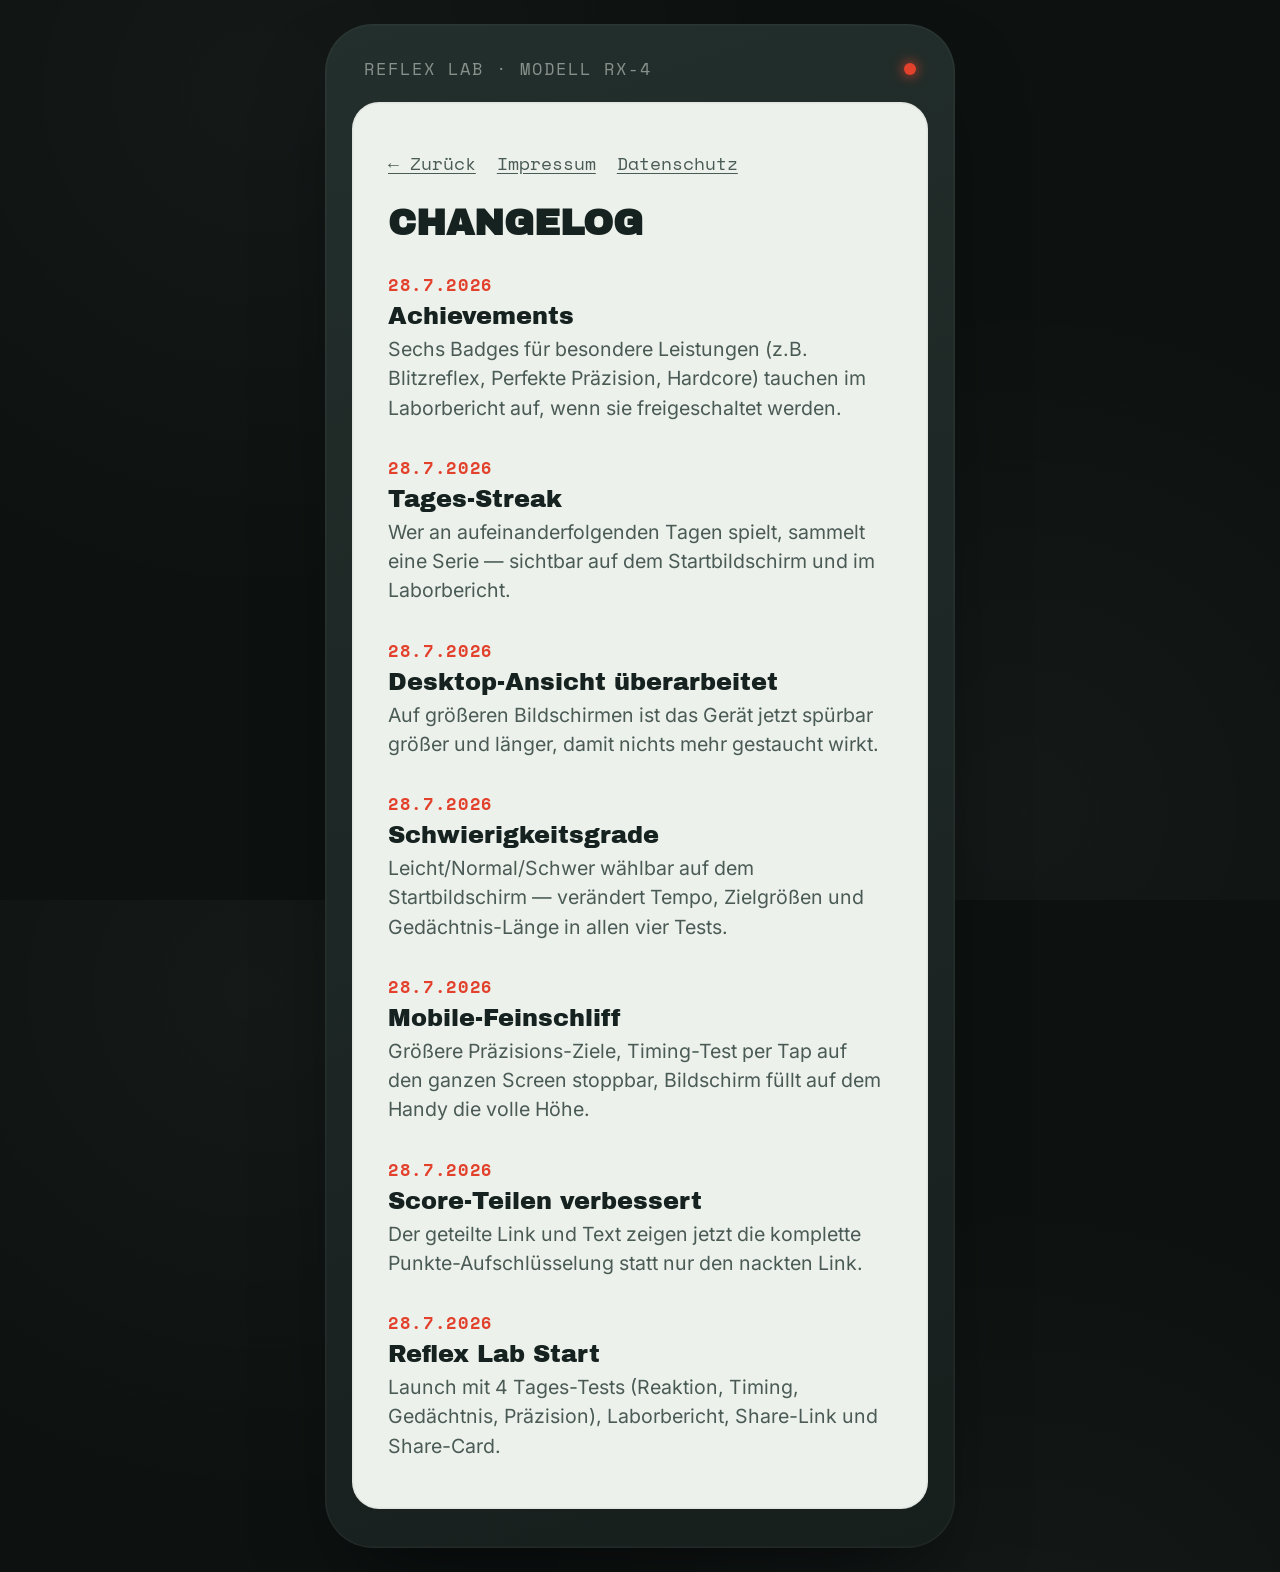
==== changelog.html @ 50793920 "Schwierigkeitsgrade, Desktop-Feinschliff, neue Seiten, Streak & Achievements - Schwierigkeitsgrade (" ====
<!DOCTYPE html>
<html lang="de">
<head>
<meta charset="UTF-8">
<meta name="viewport" content="width=device-width, initial-scale=1.0, maximum-scale=1.0, user-scalable=no">
<title>REFLEX LAB — Changelog</title>
<link rel="stylesheet" href="styles.css">
<style>
  .changelog-inner{
    flex:1;
    display:flex;
    flex-direction: column;
    padding: 32px 24px;
    text-align:left;
    height: 100%;
    width: 100%;
    overflow: hidden;
  }
  .back-link{
    font-family: var(--font-mono);
    font-size: 12px;
    color: var(--ink-soft);
    text-decoration: underline;
    text-underline-offset: 2px;
    align-self: flex-start;
  }
  .back-links{
    display:flex;
    gap: 14px;
    margin-bottom: 18px;
  }
  .changelog-title{
    font-family: var(--font-display);
    font-size: 24px;
    margin: 0 0 20px;
  }
  .changelog-list{
    flex: 1;
    overflow-y: auto;
    display: flex;
    flex-direction: column;
    gap: 22px;
    padding-right: 4px;
  }
  .changelog-entry-date{
    font-family: var(--font-mono);
    font-size: 11px;
    letter-spacing: 0.1em;
    color: var(--signal);
    font-weight: 700;
    margin-bottom: 4px;
  }
  .changelog-entry-title{
    font-family: var(--font-display);
    font-size: 16px;
    margin-bottom: 4px;
  }
  .changelog-entry-desc{
    font-size: 13px;
    line-height: 1.5;
    color: var(--ink-soft);
  }
</style>
</head>
<body>

<div id="stage">
  <div id="device">
    <div id="device-header">
      <div id="device-label">REFLEX LAB · MODELL RX-4</div>
      <div id="device-dot"></div>
    </div>
    <div id="screen">
      <div class="changelog-inner" id="app"></div>
    </div>
  </div>
</div>

<script>
// Neues Feature? Hier oben einen neuen Eintrag einfügen (neueste zuerst).
const CHANGELOG = [
  {
    date: '28.7.2026',
    title: 'Achievements',
    desc: 'Sechs Badges für besondere Leistungen (z.B. Blitzreflex, Perfekte Präzision, Hardcore) tauchen im Laborbericht auf, wenn sie freigeschaltet werden.',
  },
  {
    date: '28.7.2026',
    title: 'Tages-Streak',
    desc: 'Wer an aufeinanderfolgenden Tagen spielt, sammelt eine Serie — sichtbar auf dem Startbildschirm und im Laborbericht.',
  },
  {
    date: '28.7.2026',
    title: 'Desktop-Ansicht überarbeitet',
    desc: 'Auf größeren Bildschirmen ist das Gerät jetzt spürbar größer und länger, damit nichts mehr gestaucht wirkt.',
  },
  {
    date: '28.7.2026',
    title: 'Schwierigkeitsgrade',
    desc: 'Leicht/Normal/Schwer wählbar auf dem Startbildschirm — verändert Tempo, Zielgrößen und Gedächtnis-Länge in allen vier Tests.',
  },
  {
    date: '28.7.2026',
    title: 'Mobile-Feinschliff',
    desc: 'Größere Präzisions-Ziele, Timing-Test per Tap auf den ganzen Screen stoppbar, Bildschirm füllt auf dem Handy die volle Höhe.',
  },
  {
    date: '28.7.2026',
    title: 'Score-Teilen verbessert',
    desc: 'Der geteilte Link und Text zeigen jetzt die komplette Punkte-Aufschlüsselung statt nur den nackten Link.',
  },
  {
    date: '28.7.2026',
    title: 'Reflex Lab Start',
    desc: 'Launch mit 4 Tages-Tests (Reaktion, Timing, Gedächtnis, Präzision), Laborbericht, Share-Link und Share-Card.',
  },
];

const app = document.getElementById('app');
app.innerHTML = `
  <div class="back-links">
    <a class="back-link" href="index.html">← Zurück</a>
    <a class="back-link" href="impressum.html">Impressum</a>
    <a class="back-link" href="datenschutz.html">Datenschutz</a>
  </div>
  <h1 class="changelog-title">CHANGELOG</h1>
  <div class="changelog-list">
    ${CHANGELOG.map(entry => `
      <div class="changelog-entry">
        <div class="changelog-entry-date">${entry.date}</div>
        <div class="changelog-entry-title">${entry.title}</div>
        <div class="changelog-entry-desc">${entry.desc}</div>
      </div>
    `).join('')}
  </div>
`;
</script>
</body>
</html>
---- styles.css ----
/* ---------- Selbst gehostete Schriften (statt Google Fonts extern zu laden) ---------- */
@font-face {
  font-family: 'Archivo Black';
  font-style: normal;
  font-weight: 400;
  font-display: swap;
  src: url(fonts/archivo-black-latin-ext.woff2) format('woff2');
  unicode-range: U+0100-02BA, U+02BD-02C5, U+02C7-02CC, U+02CE-02D7, U+02DD-02FF, U+0304, U+0308, U+0329, U+1D00-1DBF, U+1E00-1E9F, U+1EF2-1EFF, U+2020, U+20A0-20AB, U+20AD-20C0, U+2113, U+2C60-2C7F, U+A720-A7FF;
}
@font-face {
  font-family: 'Archivo Black';
  font-style: normal;
  font-weight: 400;
  font-display: swap;
  src: url(fonts/archivo-black-latin.woff2) format('woff2');
  unicode-range: U+0000-00FF, U+0131, U+0152-0153, U+02BB-02BC, U+02C6, U+02DA, U+02DC, U+0304, U+0308, U+0329, U+2000-206F, U+20AC, U+2122, U+2191, U+2193, U+2212, U+2215, U+FEFF, U+FFFD;
}
@font-face {
  font-family: 'Inter';
  font-style: normal;
  font-weight: 400;
  font-display: swap;
  src: url(fonts/inter-latin-ext.woff2) format('woff2');
  unicode-range: U+0100-02BA, U+02BD-02C5, U+02C7-02CC, U+02CE-02D7, U+02DD-02FF, U+0304, U+0308, U+0329, U+1D00-1DBF, U+1E00-1E9F, U+1EF2-1EFF, U+2020, U+20A0-20AB, U+20AD-20C0, U+2113, U+2C60-2C7F, U+A720-A7FF;
}
@font-face {
  font-family: 'Inter';
  font-style: normal;
  font-weight: 400;
  font-display: swap;
  src: url(fonts/inter-latin.woff2) format('woff2');
  unicode-range: U+0000-00FF, U+0131, U+0152-0153, U+02BB-02BC, U+02C6, U+02DA, U+02DC, U+0304, U+0308, U+0329, U+2000-206F, U+20AC, U+2122, U+2191, U+2193, U+2212, U+2215, U+FEFF, U+FFFD;
}
@font-face {
  font-family: 'Inter';
  font-style: normal;
  font-weight: 500;
  font-display: swap;
  src: url(fonts/inter-latin-ext.woff2) format('woff2');
  unicode-range: U+0100-02BA, U+02BD-02C5, U+02C7-02CC, U+02CE-02D7, U+02DD-02FF, U+0304, U+0308, U+0329, U+1D00-1DBF, U+1E00-1E9F, U+1EF2-1EFF, U+2020, U+20A0-20AB, U+20AD-20C0, U+2113, U+2C60-2C7F, U+A720-A7FF;
}
@font-face {
  font-family: 'Inter';
  font-style: normal;
  font-weight: 500;
  font-display: swap;
  src: url(fonts/inter-latin.woff2) format('woff2');
  unicode-range: U+0000-00FF, U+0131, U+0152-0153, U+02BB-02BC, U+02C6, U+02DA, U+02DC, U+0304, U+0308, U+0329, U+2000-206F, U+20AC, U+2122, U+2191, U+2193, U+2212, U+2215, U+FEFF, U+FFFD;
}
@font-face {
  font-family: 'Inter';
  font-style: normal;
  font-weight: 600;
  font-display: swap;
  src: url(fonts/inter-latin-ext.woff2) format('woff2');
  unicode-range: U+0100-02BA, U+02BD-02C5, U+02C7-02CC, U+02CE-02D7, U+02DD-02FF, U+0304, U+0308, U+0329, U+1D00-1DBF, U+1E00-1E9F, U+1EF2-1EFF, U+2020, U+20A0-20AB, U+20AD-20C0, U+2113, U+2C60-2C7F, U+A720-A7FF;
}
@font-face {
  font-family: 'Inter';
  font-style: normal;
  font-weight: 600;
  font-display: swap;
  src: url(fonts/inter-latin.woff2) format('woff2');
  unicode-range: U+0000-00FF, U+0131, U+0152-0153, U+02BB-02BC, U+02C6, U+02DA, U+02DC, U+0304, U+0308, U+0329, U+2000-206F, U+20AC, U+2122, U+2191, U+2193, U+2212, U+2215, U+FEFF, U+FFFD;
}
@font-face {
  font-family: 'Inter';
  font-style: normal;
  font-weight: 700;
  font-display: swap;
  src: url(fonts/inter-latin-ext.woff2) format('woff2');
  unicode-range: U+0100-02BA, U+02BD-02C5, U+02C7-02CC, U+02CE-02D7, U+02DD-02FF, U+0304, U+0308, U+0329, U+1D00-1DBF, U+1E00-1E9F, U+1EF2-1EFF, U+2020, U+20A0-20AB, U+20AD-20C0, U+2113, U+2C60-2C7F, U+A720-A7FF;
}
@font-face {
  font-family: 'Inter';
  font-style: normal;
  font-weight: 700;
  font-display: swap;
  src: url(fonts/inter-latin.woff2) format('woff2');
  unicode-range: U+0000-00FF, U+0131, U+0152-0153, U+02BB-02BC, U+02C6, U+02DA, U+02DC, U+0304, U+0308, U+0329, U+2000-206F, U+20AC, U+2122, U+2191, U+2193, U+2212, U+2215, U+FEFF, U+FFFD;
}
@font-face {
  font-family: 'Space Mono';
  font-style: normal;
  font-weight: 400;
  font-display: swap;
  src: url(fonts/space-mono-400-latin-ext.woff2) format('woff2');
  unicode-range: U+0100-02BA, U+02BD-02C5, U+02C7-02CC, U+02CE-02D7, U+02DD-02FF, U+0304, U+0308, U+0329, U+1D00-1DBF, U+1E00-1E9F, U+1EF2-1EFF, U+2020, U+20A0-20AB, U+20AD-20C0, U+2113, U+2C60-2C7F, U+A720-A7FF;
}
@font-face {
  font-family: 'Space Mono';
  font-style: normal;
  font-weight: 400;
  font-display: swap;
  src: url(fonts/space-mono-400-latin.woff2) format('woff2');
  unicode-range: U+0000-00FF, U+0131, U+0152-0153, U+02BB-02BC, U+02C6, U+02DA, U+02DC, U+0304, U+0308, U+0329, U+2000-206F, U+20AC, U+2122, U+2191, U+2193, U+2212, U+2215, U+FEFF, U+FFFD;
}
@font-face {
  font-family: 'Space Mono';
  font-style: normal;
  font-weight: 700;
  font-display: swap;
  src: url(fonts/space-mono-700-latin-ext.woff2) format('woff2');
  unicode-range: U+0100-02BA, U+02BD-02C5, U+02C7-02CC, U+02CE-02D7, U+02DD-02FF, U+0304, U+0308, U+0329, U+1D00-1DBF, U+1E00-1E9F, U+1EF2-1EFF, U+2020, U+20A0-20AB, U+20AD-20C0, U+2113, U+2C60-2C7F, U+A720-A7FF;
}
@font-face {
  font-family: 'Space Mono';
  font-style: normal;
  font-weight: 700;
  font-display: swap;
  src: url(fonts/space-mono-700-latin.woff2) format('woff2');
  unicode-range: U+0000-00FF, U+0131, U+0152-0153, U+02BB-02BC, U+02C6, U+02DA, U+02DC, U+0304, U+0308, U+0329, U+2000-206F, U+20AC, U+2122, U+2191, U+2193, U+2212, U+2215, U+FEFF, U+FFFD;
}

:root{
  --paper: #EDF1EC;
  --paper-dim: #DCE4DD;
  --ink: #16221F;
  --ink-soft: #4A5A55;
  --signal: #E2412C;
  --signal-dim: #F3C8C2;
  --teal: #3F6D66;
  --yellow: #F2B705;
  --device: #1C2523;
  --device-edge: #0D1211;
  --screen-glow: 0 0 0 1px rgba(0,0,0,0.05) inset;
  --font-display: 'Archivo Black', sans-serif;
  --font-mono: 'Space Mono', monospace;
  --font-body: 'Inter', sans-serif;
}

*{ box-sizing: border-box; }

html, body{
  margin:0; padding:0; height:100%;
  background: var(--device-edge);
  background-image:
    radial-gradient(circle at 20% 10%, rgba(255,255,255,0.03), transparent 40%),
    radial-gradient(circle at 80% 90%, rgba(255,255,255,0.03), transparent 40%);
  font-family: var(--font-body);
  color: var(--ink);
  -webkit-tap-highlight-color: transparent;
  user-select: none;
}

#stage{
  min-height: 100vh;
  display:flex;
  align-items:center;
  justify-content:center;
  padding: 24px 16px;
}

#device{
  width: 100%;
  max-width: 420px;
  background: linear-gradient(160deg, #232F2C, #171F1D);
  border-radius: 32px;
  padding: 18px 18px 26px;
  box-shadow:
    0 30px 60px -20px rgba(0,0,0,0.6),
    0 0 0 1px rgba(255,255,255,0.04) inset;
}

#device-header{
  display:flex;
  align-items:center;
  justify-content:space-between;
  padding: 4px 8px 14px;
}

#device-label{
  font-family: var(--font-mono);
  font-size: 11px;
  letter-spacing: 0.12em;
  color: rgba(237,241,236,0.5);
  text-transform: uppercase;
}

#device-dot{
  width: 8px; height: 8px; border-radius: 50%;
  background: var(--signal);
  box-shadow: 0 0 8px 1px rgba(226,65,44,0.7);
}

#screen{
  position: relative;
  background: var(--paper);
  border-radius: 18px;
  min-height: 520px;
  box-shadow: var(--screen-glow);
  overflow: hidden;
  display:flex;
  flex-direction: column;
}

@media (min-width: 700px){
  #device{
    zoom: 1.5;
  }
  #screen{
    min-height: 650px;
  }
}

@media (max-width: 480px){
  #stage{ padding: 12px; }
  #device{ max-width: 100%; }
  #screen{
    min-height: calc(100vh - 110px);
    min-height: calc(100dvh - 110px);
  }
}

.screen-inner{
  flex:1;
  display:flex;
  flex-direction: column;
  align-items: center;
  justify-content: center;
  padding: 32px 24px;
  text-align:center;
  height: 100%;
  width: 100%;
}

/* ---------- Typography ---------- */
h1.display{
  font-family: var(--font-display);
  font-size: 30px;
  line-height: 1.05;
  margin: 0 0 6px;
  letter-spacing: -0.01em;
}

.eyebrow{
  font-family: var(--font-mono);
  font-size: 11px;
  letter-spacing: 0.16em;
  text-transform: uppercase;
  color: var(--signal);
  margin-bottom: 10px;
  font-weight: 700;
}

p.sub{
  font-size: 14px;
  line-height: 1.5;
  color: var(--ink-soft);
  margin: 0 0 28px;
  max-width: 280px;
}

/* ---------- Buttons ---------- */
button{
  font-family: var(--font-body);
  font-weight: 700;
  font-size: 15px;
  border: none;
  cursor: pointer;
  border-radius: 10px;
  padding: 16px 28px;
  background: var(--ink);
  color: var(--paper);
  transition: transform 0.08s ease;
}
button:active{ transform: scale(0.96); }
button.ghost{
  background: transparent;
  color: var(--ink);
  box-shadow: 0 0 0 2px var(--ink) inset;
}
button.signal{ background: var(--signal); color: var(--paper); }
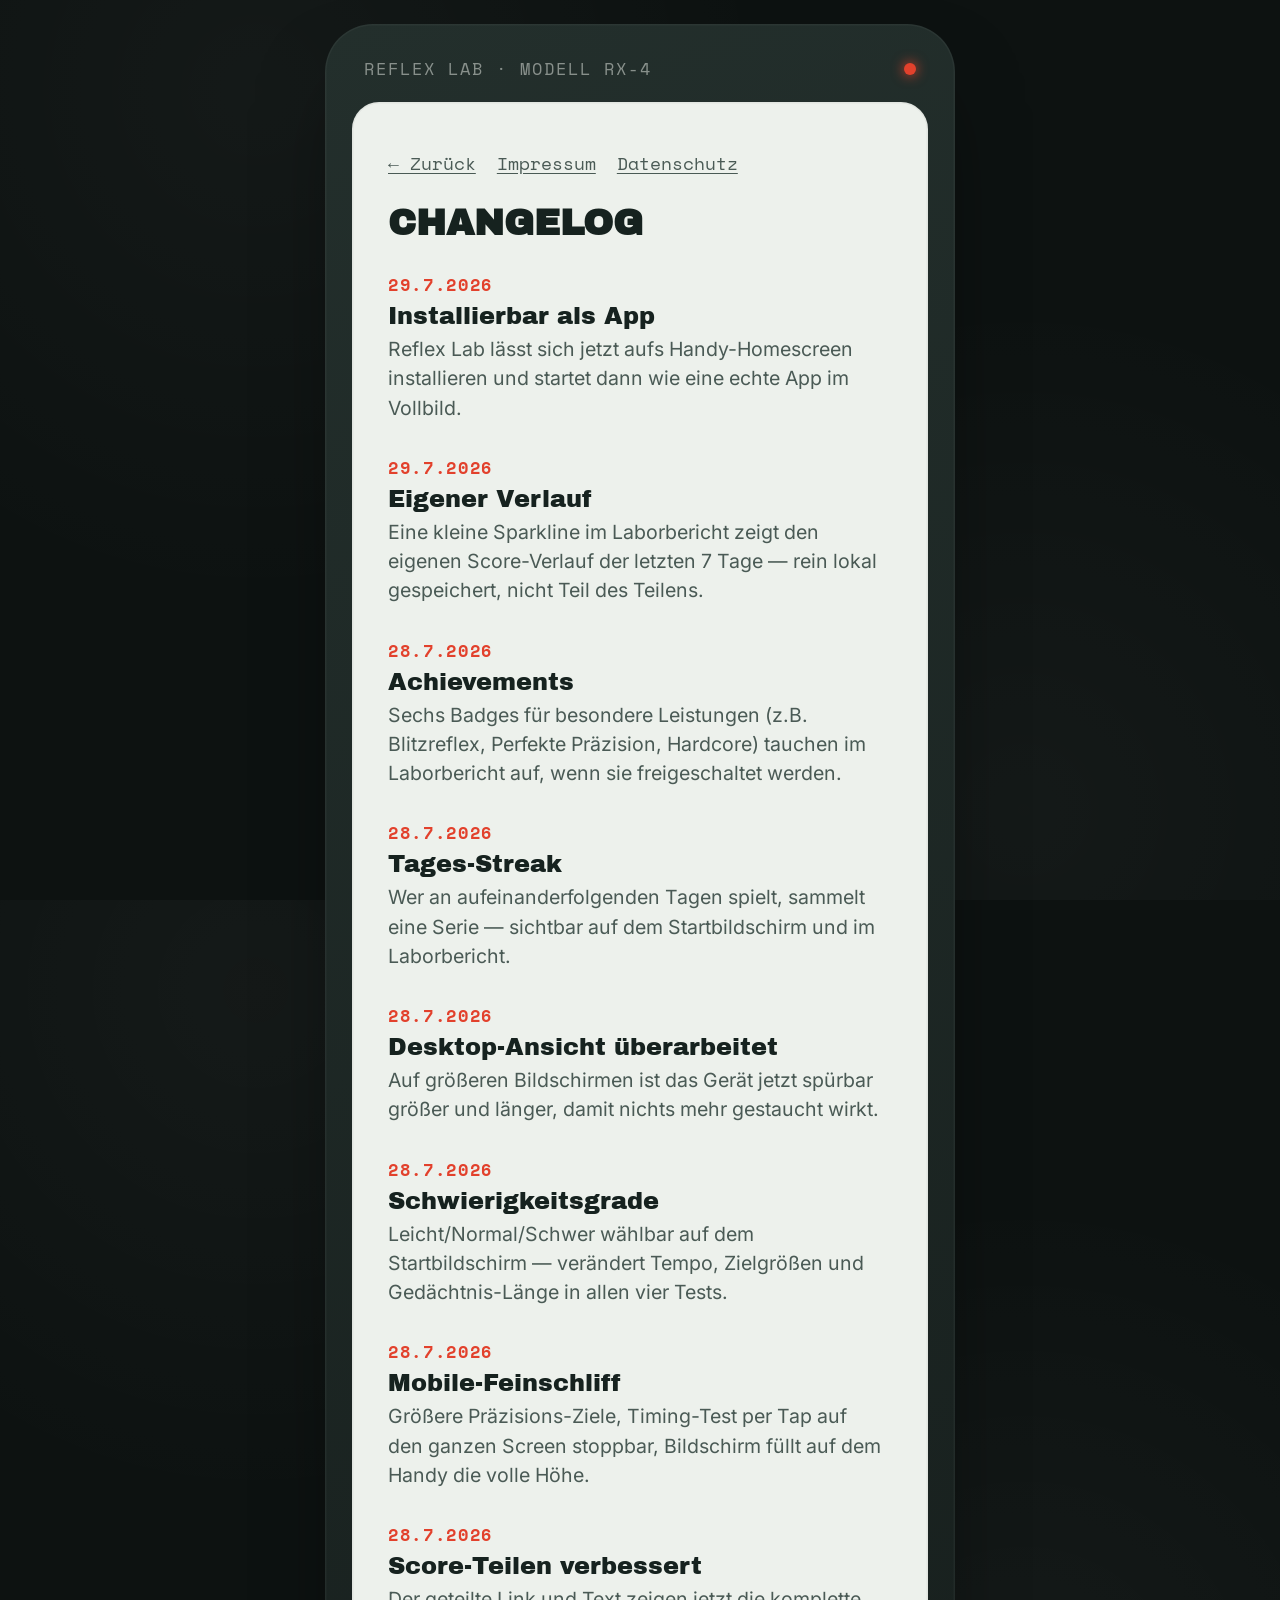
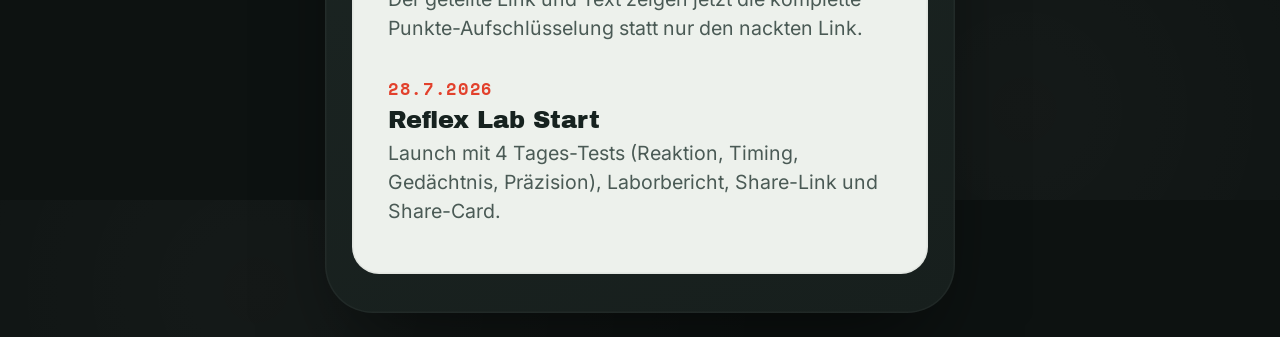
==== commit 85858602: "PWA-Support: installierbar als App auf dem Homescreen - manifest.json mit Name, Icons, standalone-Di" ====
--- a/changelog.html
+++ b/changelog.html
@@ -4,6 +4,10 @@
 <meta charset="UTF-8">
 <meta name="viewport" content="width=device-width, initial-scale=1.0, maximum-scale=1.0, user-scalable=no">
 <title>REFLEX LAB — Changelog</title>
+<link rel="manifest" href="manifest.json">
+<meta name="theme-color" content="#1C2523">
+<link rel="icon" href="icons/icon-32.png" type="image/png">
+<link rel="apple-touch-icon" href="icons/icon-180.png">
 <link rel="stylesheet" href="styles.css">
 <style>
   .changelog-inner{
@@ -80,6 +84,16 @@
 // Neues Feature? Hier oben einen neuen Eintrag einfügen (neueste zuerst).
 const CHANGELOG = [
   {
+    date: '29.7.2026',
+    title: 'Installierbar als App',
+    desc: 'Reflex Lab lässt sich jetzt aufs Handy-Homescreen installieren und startet dann wie eine echte App im Vollbild.',
+  },
+  {
+    date: '29.7.2026',
+    title: 'Eigener Verlauf',
+    desc: 'Eine kleine Sparkline im Laborbericht zeigt den eigenen Score-Verlauf der letzten 7 Tage — rein lokal gespeichert, nicht Teil des Teilens.',
+  },
+  {
     date: '28.7.2026',
     title: 'Achievements',
     desc: 'Sechs Badges für besondere Leistungen (z.B. Blitzreflex, Perfekte Präzision, Hardcore) tauchen im Laborbericht auf, wenn sie freigeschaltet werden.',
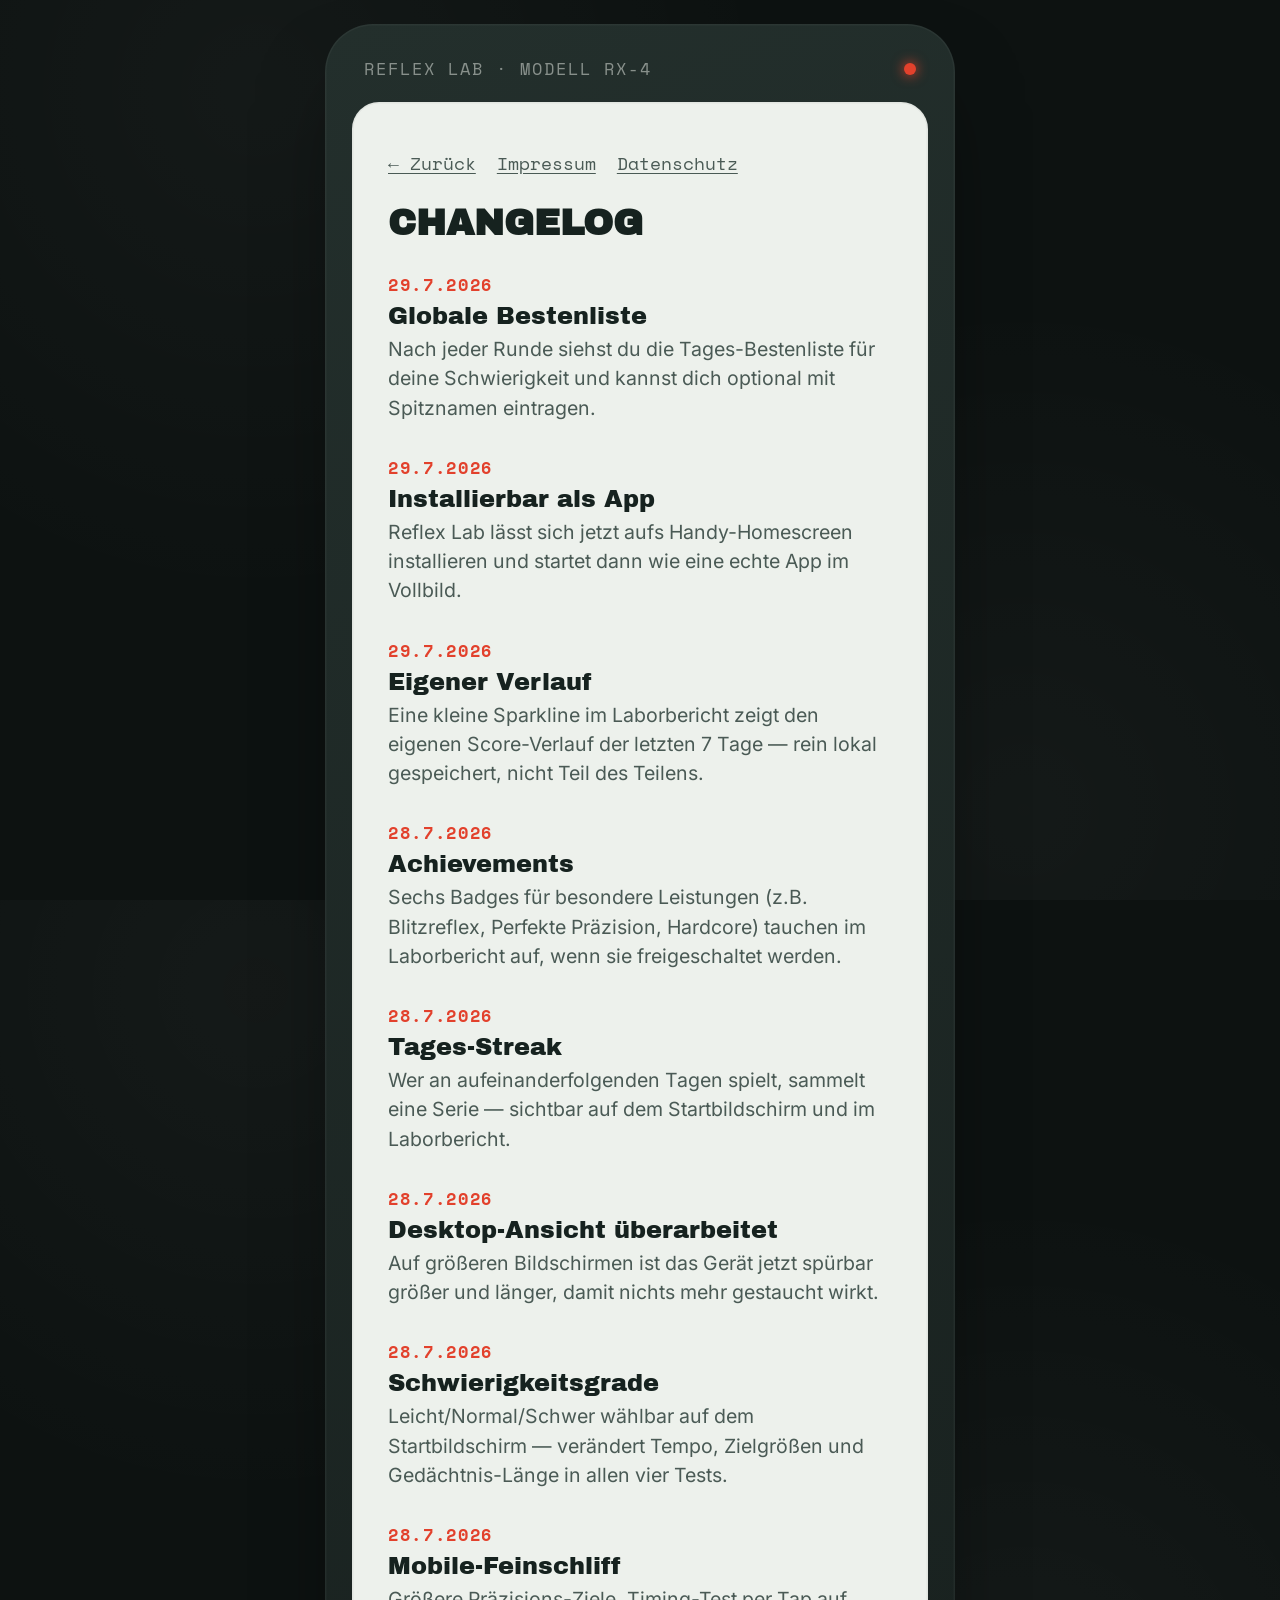
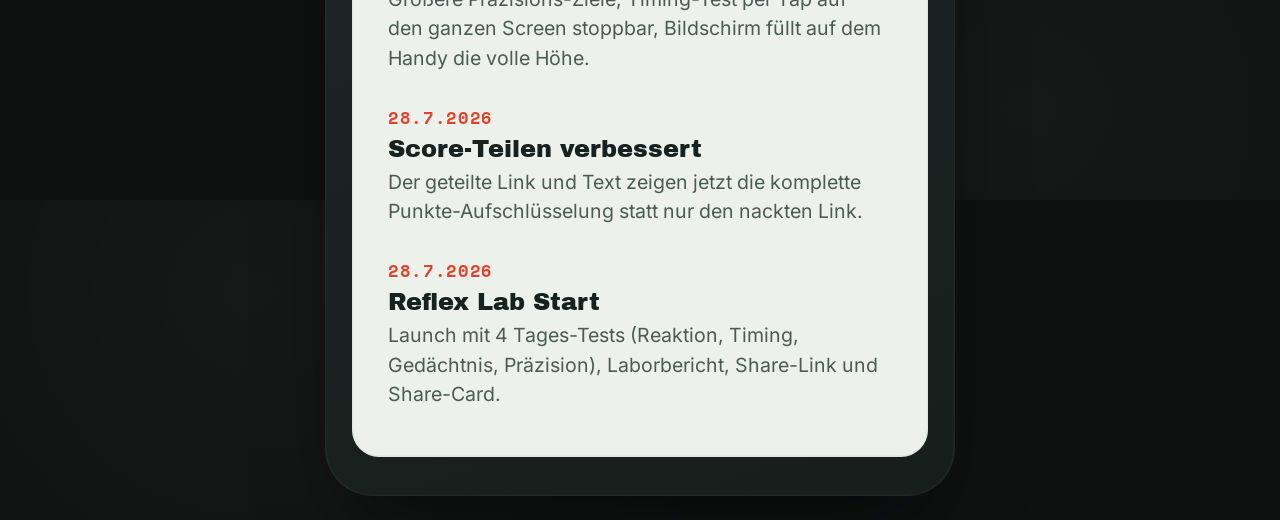
==== commit fa8e9f42: "Globales Tages-Leaderboard mit Supabase-Anbindung - Neue Tabelle leaderboard_entries in Supabase (RL" ====
--- a/changelog.html
+++ b/changelog.html
@@ -85,6 +85,11 @@
 const CHANGELOG = [
   {
     date: '29.7.2026',
+    title: 'Globale Bestenliste',
+    desc: 'Nach jeder Runde siehst du die Tages-Bestenliste für deine Schwierigkeit und kannst dich optional mit Spitznamen eintragen.',
+  },
+  {
+    date: '29.7.2026',
     title: 'Installierbar als App',
     desc: 'Reflex Lab lässt sich jetzt aufs Handy-Homescreen installieren und startet dann wie eine echte App im Vollbild.',
   },
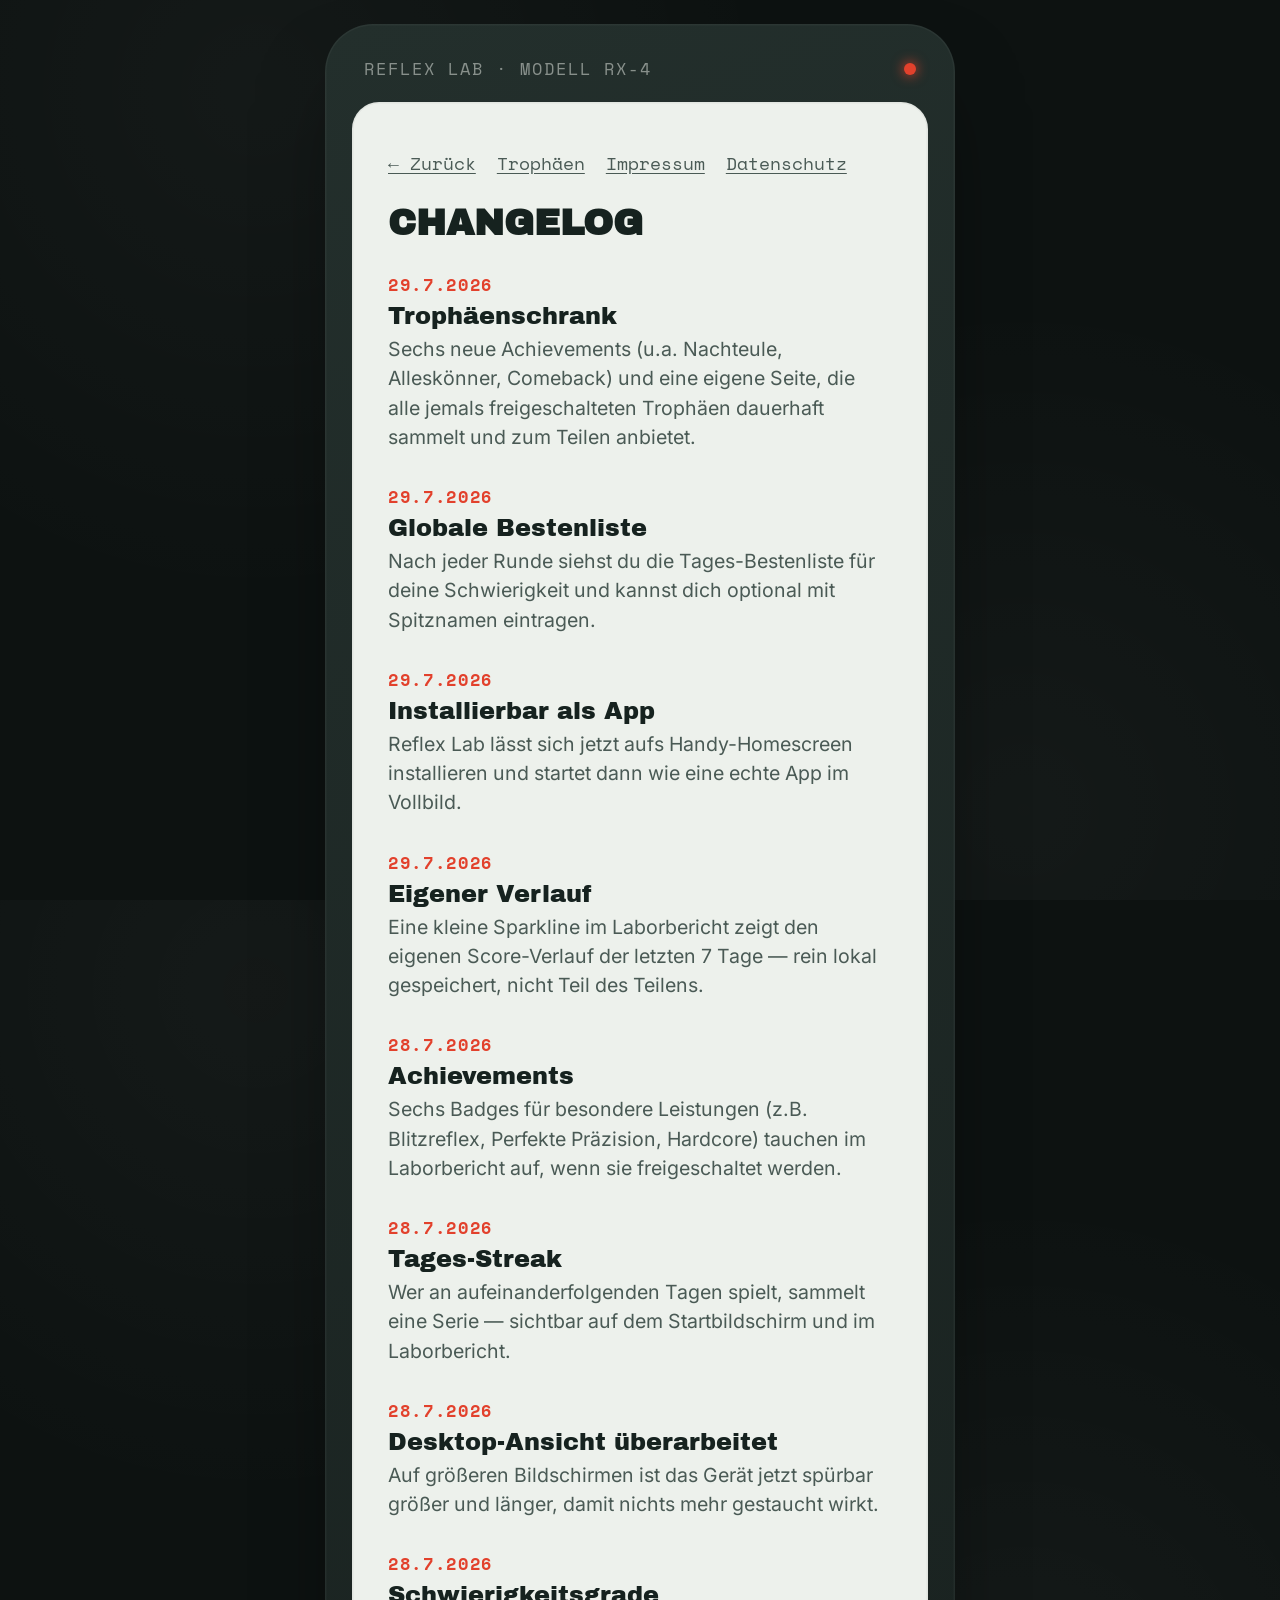
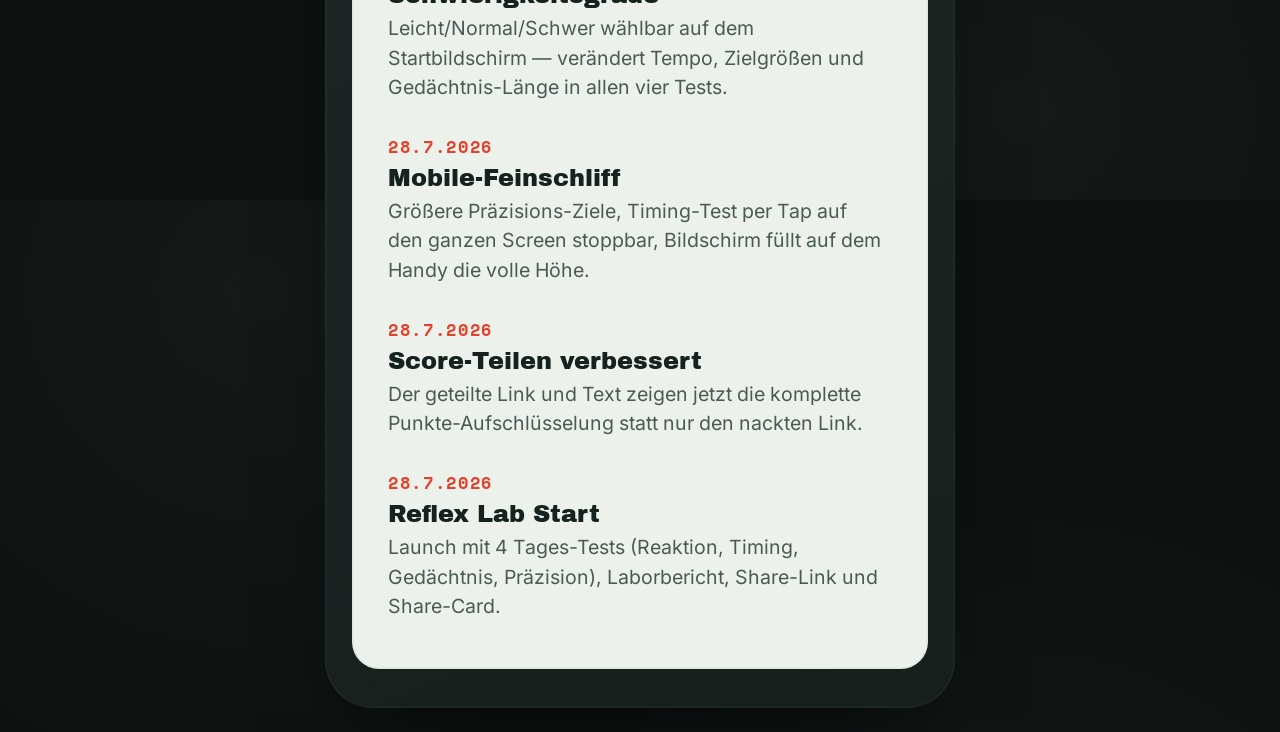
==== commit 7648ffce: "Trophäenschrank und REX-Maskottchen hinzufügen - Sechs neue Achievements (Nachteule, Alleskönner, Vo" ====
--- a/changelog.html
+++ b/changelog.html
@@ -85,6 +85,11 @@
 const CHANGELOG = [
   {
     date: '29.7.2026',
+    title: 'Trophäenschrank',
+    desc: 'Sechs neue Achievements (u.a. Nachteule, Alleskönner, Comeback) und eine eigene Seite, die alle jemals freigeschalteten Trophäen dauerhaft sammelt und zum Teilen anbietet.',
+  },
+  {
+    date: '29.7.2026',
     title: 'Globale Bestenliste',
     desc: 'Nach jeder Runde siehst du die Tages-Bestenliste für deine Schwierigkeit und kannst dich optional mit Spitznamen eintragen.',
   },
@@ -139,6 +144,7 @@
 app.innerHTML = `
   <div class="back-links">
     <a class="back-link" href="index.html">← Zurück</a>
+    <a class="back-link" href="trophaeen.html">Trophäen</a>
     <a class="back-link" href="impressum.html">Impressum</a>
     <a class="back-link" href="datenschutz.html">Datenschutz</a>
   </div>
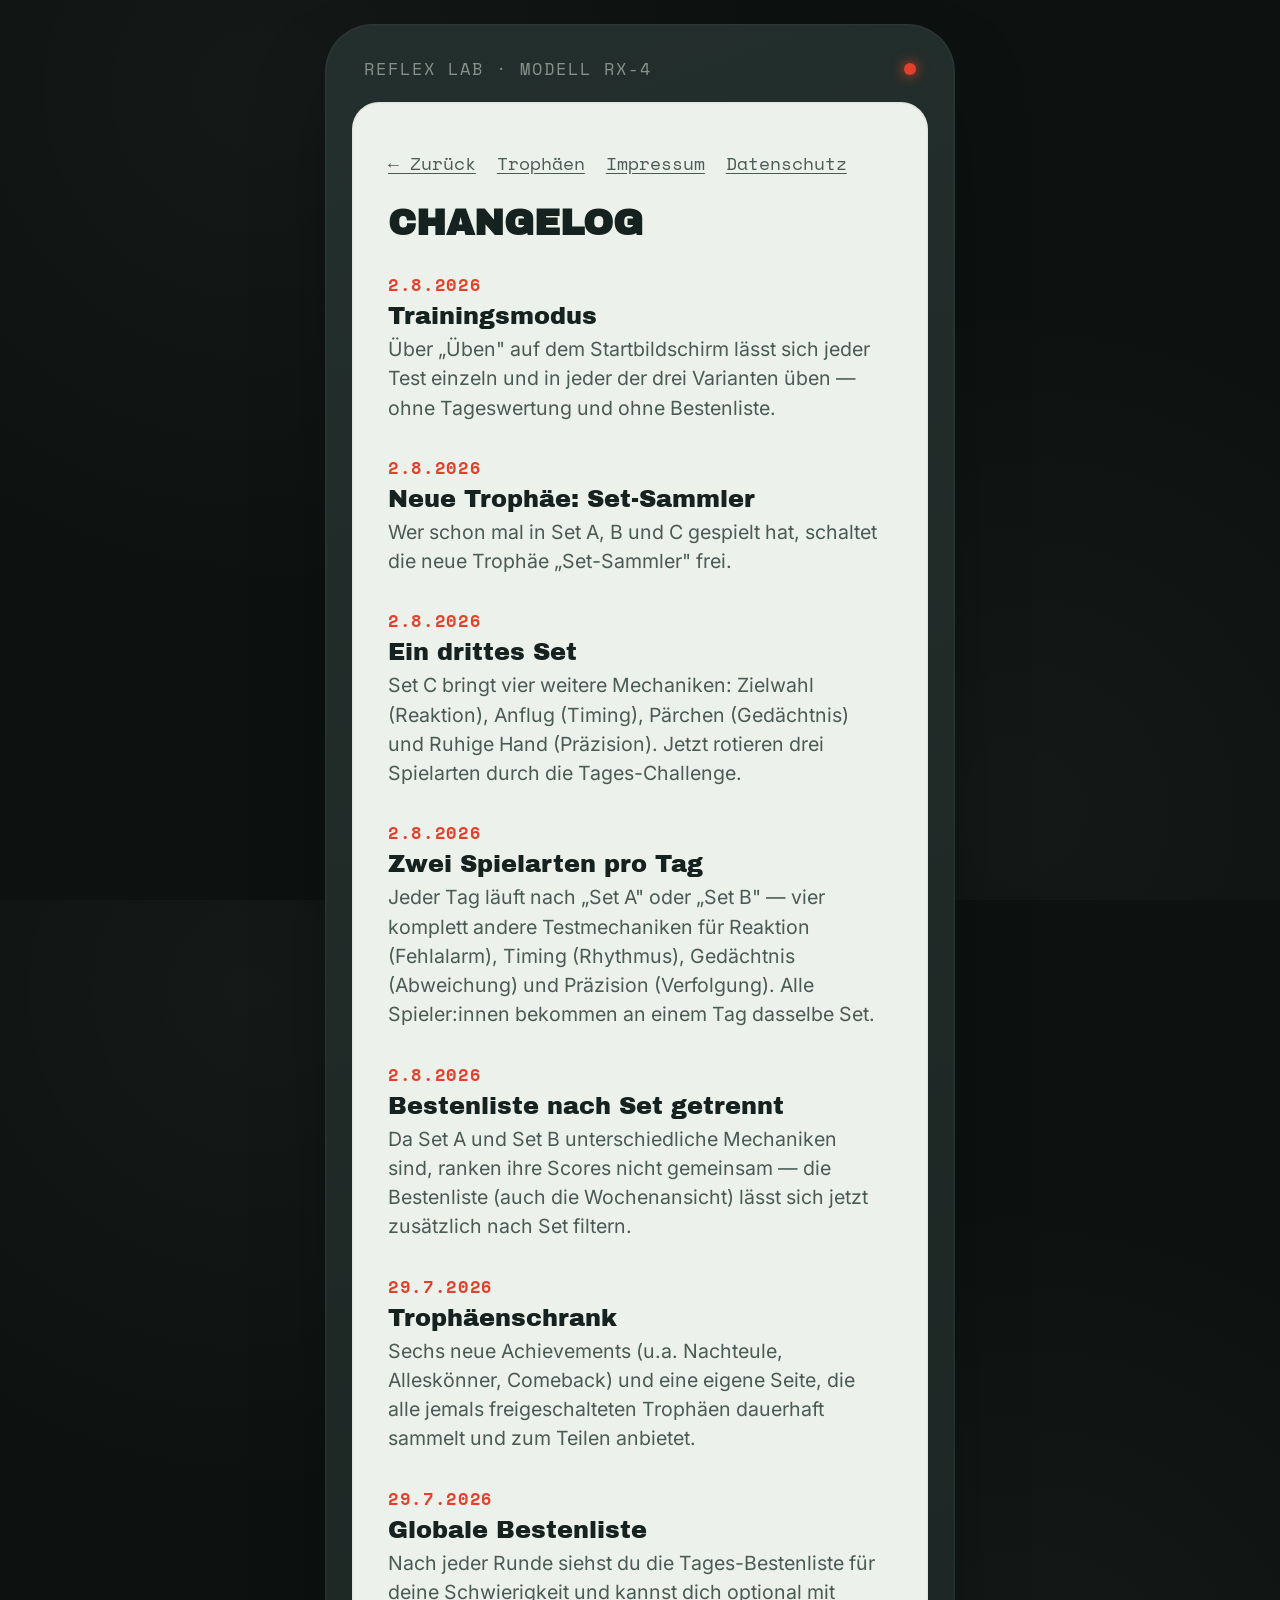
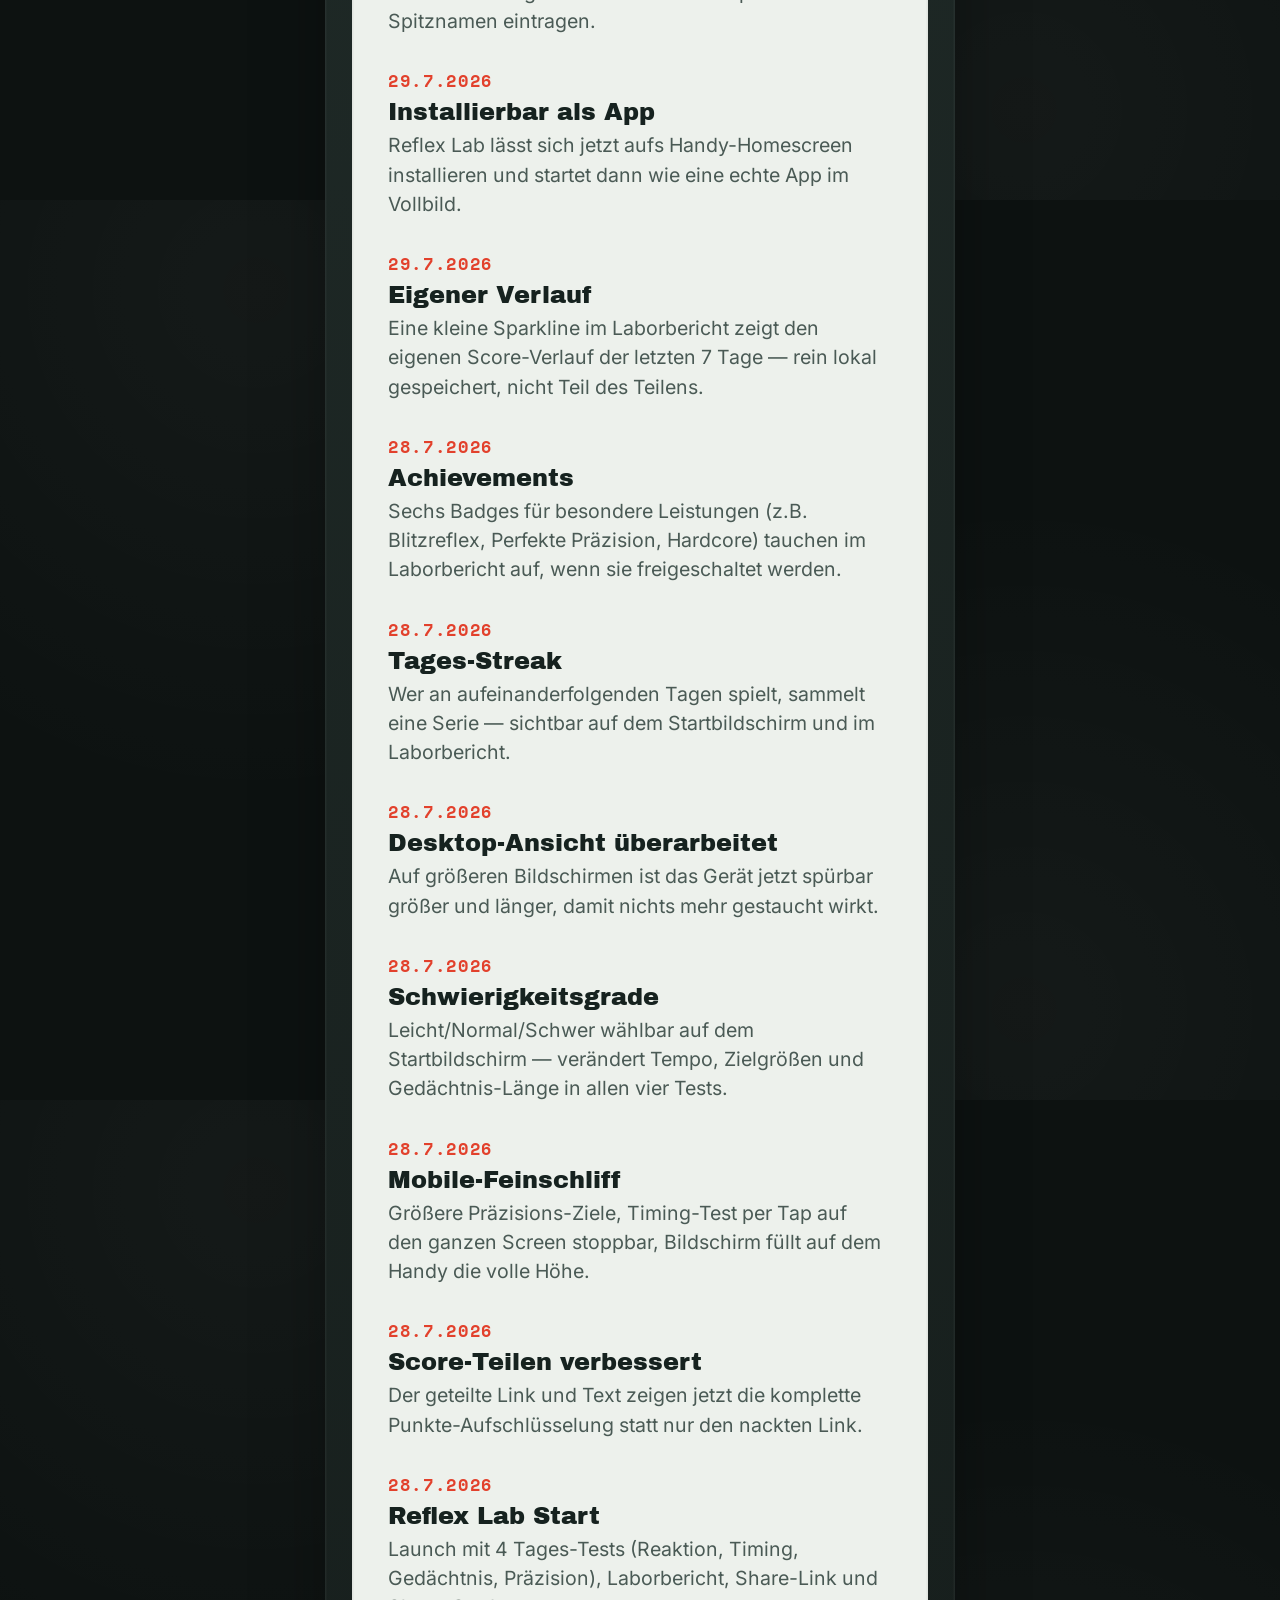
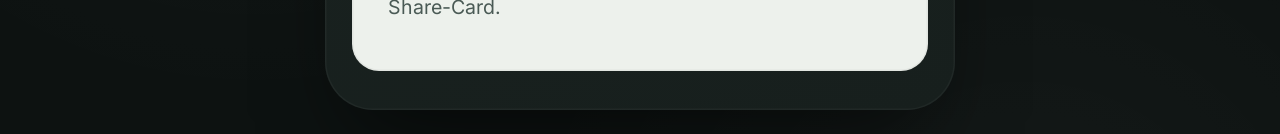
==== commit 8f837321: "Rotierende Tages-Sets (B/C), Trainingsmodus und neue Trophäe hinzufügen Set B und C bringen je vier " ====
--- a/changelog.html
+++ b/changelog.html
@@ -84,6 +84,31 @@
 // Neues Feature? Hier oben einen neuen Eintrag einfügen (neueste zuerst).
 const CHANGELOG = [
   {
+    date: '2.8.2026',
+    title: 'Trainingsmodus',
+    desc: 'Über „Üben" auf dem Startbildschirm lässt sich jeder Test einzeln und in jeder der drei Varianten üben — ohne Tageswertung und ohne Bestenliste.',
+  },
+  {
+    date: '2.8.2026',
+    title: 'Neue Trophäe: Set-Sammler',
+    desc: 'Wer schon mal in Set A, B und C gespielt hat, schaltet die neue Trophäe „Set-Sammler" frei.',
+  },
+  {
+    date: '2.8.2026',
+    title: 'Ein drittes Set',
+    desc: 'Set C bringt vier weitere Mechaniken: Zielwahl (Reaktion), Anflug (Timing), Pärchen (Gedächtnis) und Ruhige Hand (Präzision). Jetzt rotieren drei Spielarten durch die Tages-Challenge.',
+  },
+  {
+    date: '2.8.2026',
+    title: 'Zwei Spielarten pro Tag',
+    desc: 'Jeder Tag läuft nach „Set A" oder „Set B" — vier komplett andere Testmechaniken für Reaktion (Fehlalarm), Timing (Rhythmus), Gedächtnis (Abweichung) und Präzision (Verfolgung). Alle Spieler:innen bekommen an einem Tag dasselbe Set.',
+  },
+  {
+    date: '2.8.2026',
+    title: 'Bestenliste nach Set getrennt',
+    desc: 'Da Set A und Set B unterschiedliche Mechaniken sind, ranken ihre Scores nicht gemeinsam — die Bestenliste (auch die Wochenansicht) lässt sich jetzt zusätzlich nach Set filtern.',
+  },
+  {
     date: '29.7.2026',
     title: 'Trophäenschrank',
     desc: 'Sechs neue Achievements (u.a. Nachteule, Alleskönner, Comeback) und eine eigene Seite, die alle jemals freigeschalteten Trophäen dauerhaft sammelt und zum Teilen anbietet.',
